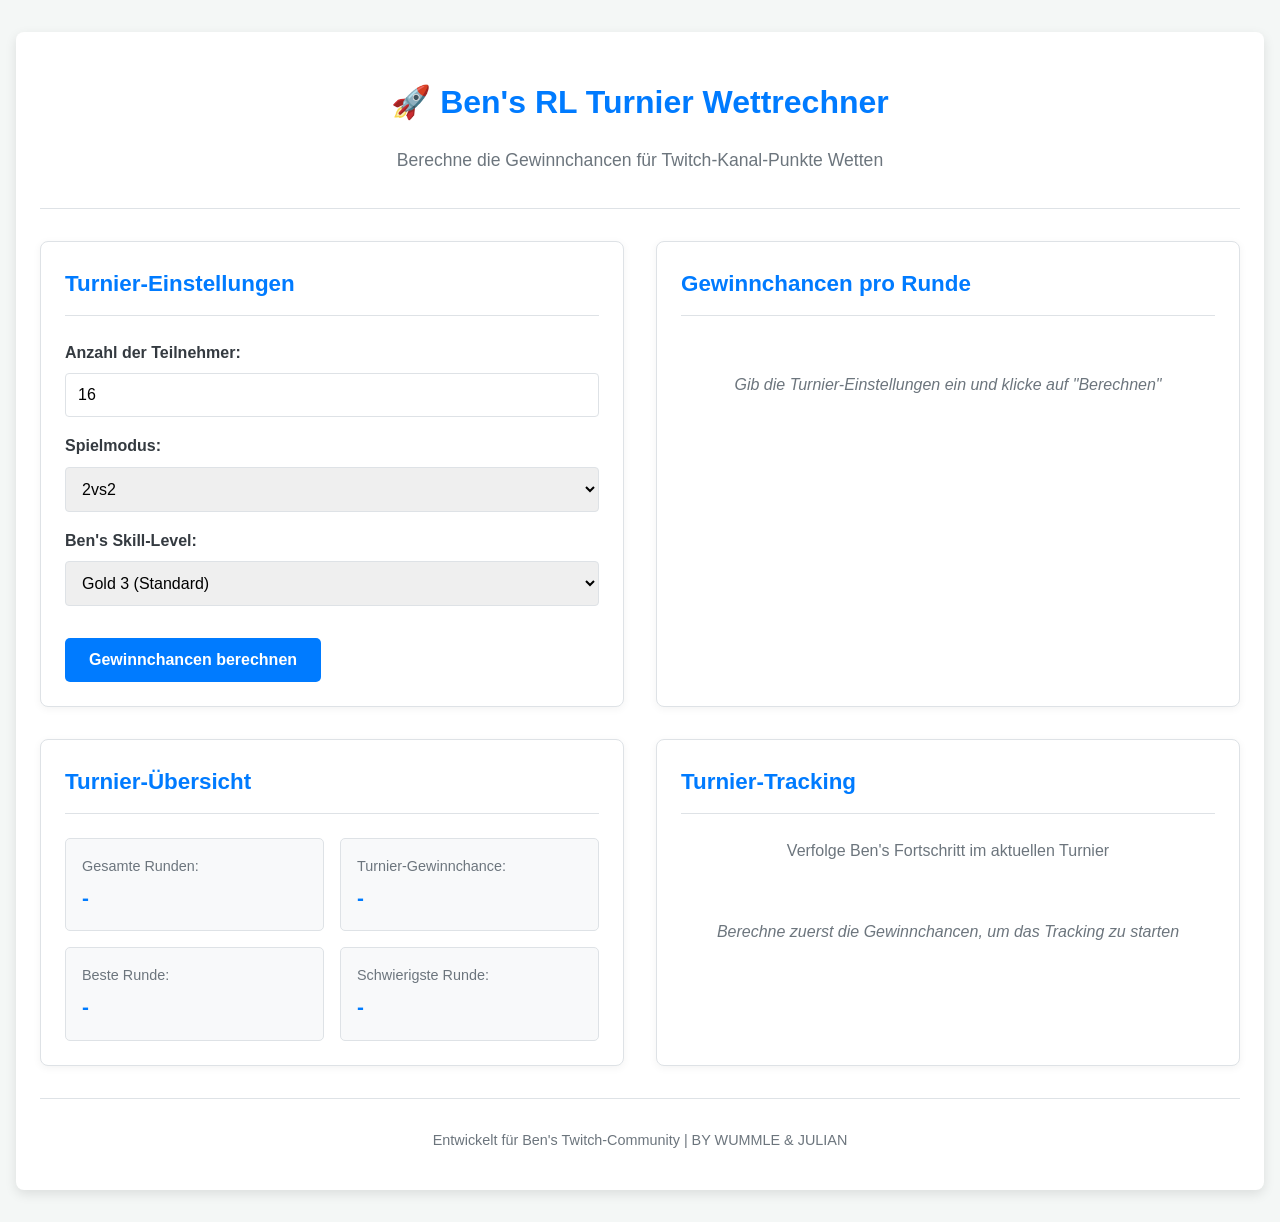
==== index.html @ f75c4ec3 "Update index.html" ====
<!DOCTYPE html>
<html lang="de">
<head>
    <meta charset="UTF-8">
    <meta name="viewport" content="width=device-width, initial-scale=1.0">
    <title>Ben's Rocket League Turnier Wettrechner</title>
    <link rel="stylesheet" href="styles.css">
</head>
<body>
    <div class="container">
        <header>
            <h1>🚀 Ben's RL Turnier Wettrechner</h1>
            <p class="subtitle">Berechne die Gewinnchancen für Twitch-Kanal-Punkte Wetten</p>
        </header>

        <div class="main-content">
            <!-- Eingabebereich -->
            <section class="input-section card">
                <h2>Turnier-Einstellungen</h2>
                
                <div class="form-group">
                    <label for="playerCount">Anzahl der Teilnehmer:</label>
                    <input type="number" id="playerCount" min="2" max="128" value="16" placeholder="z.B. 16">
                </div>

                <div class="form-group">
                    <label for="gameMode">Spielmodus:</label>
                    <select id="gameMode">
                        <option value="1v1">1vs1</option>
                        <option value="2v2" selected>2vs2</option>
                        <option value="3v3">3vs3</option>
                    </select>
                </div>

                <div class="form-group">
                    <label for="benSkill">Ben's Skill-Level:</label>
                    <select id="benSkill">
                        <option value="bronze">Bronze</option>
                        <option value="silver">Silber</option>
                        <option value="gold" selected>Gold 3 (Standard)</option>
                        <option value="platinum">Platin</option>
                        <option value="diamond">Diamant</option>
                    </select>
                </div>

                <button id="calculateBtn" class="btn-primary">Gewinnchancen berechnen</button>
            </section>

            <!-- Ergebnisbereich -->
            <section class="results-section card">
                <h2>Gewinnchancen pro Runde</h2>
                <div id="resultsContainer">
                    <p class="placeholder-text">Gib die Turnier-Einstellungen ein und klicke auf "Berechnen"</p>
                </div>
            </section>

            <!-- Statistik-Bereich -->
            <section class="stats-section card">
                <h2>Turnier-Übersicht</h2>
                <div class="stats-grid">
                    <div class="stat-item">
                        <span class="stat-label">Gesamte Runden:</span>
                        <span class="stat-value" id="totalRounds">-</span>
                    </div>
                    <div class="stat-item">
                        <span class="stat-label">Turnier-Gewinnchance:</span>
                        <span class="stat-value" id="overallWinChance">-</span>
                    </div>
                    <div class="stat-item">
                        <span class="stat-label">Beste Runde:</span>
                        <span class="stat-value" id="bestRound">-</span>
                    </div>
                    <div class="stat-item">
                        <span class="stat-label">Schwierigste Runde:</span>
                        <span class="stat-value" id="hardestRound">-</span>
                    </div>
                </div>
            </section>

            <!-- Tracking-Bereich (für zukünftige Erweiterung vorbereitet) -->
            <section class="tracking-section card">
                <h2>Turnier-Tracking</h2>
                <p class="info-text">Verfolge Ben's Fortschritt im aktuellen Turnier</p>
                
                <div id="trackingContainer" class="tracking-container">
                    <p class="placeholder-text">Berechne zuerst die Gewinnchancen, um das Tracking zu starten</p>
                </div>
            </section>
        </div>

        <footer>
            <p>Entwickelt für Ben's Twitch-Community | BY WUMMLE & JULIAN</p>
        </footer>
    </div>

    <script src="script.js"></script>
</body>
</html>
---- styles.css ----
/* Allgemeine Stile */
:root {
    --primary: #007bff;
    --secondary: #6c757d;
    --success: #28a745;
    --danger: #dc3545;
    --warning: #ffc107;
    --info: #17a2b8;
    --light: #f8f9fa;
    --dark: #343a40;
    --text-light: #ffffff;
    --text-dark: #212529;
    --text-secondary: #6c757d;
    --bg-light: #ffffff;
    --bg-dark: #343a40;
    --card-bg: #ffffff;
    --border-color: #dee2e6;
    --shadow: rgba(0, 0, 0, 0.1);
}

body {
    font-family: 'Segoe UI', Tahoma, Geneva, Verdana, sans-serif;
    line-height: 1.6;
    margin: 0;
    padding: 0;
    background-color: #f4f7f6;
    color: var(--text-dark);
}

.container {
    max-width: 1200px;
    margin: 2rem auto;
    padding: 1.5rem;
    background-color: var(--bg-light);
    border-radius: 8px;
    box-shadow: 0 4px 12px var(--shadow);
}

header {
    text-align: center;
    margin-bottom: 2rem;
    padding-bottom: 1rem;
    border-bottom: 1px solid var(--border-color);
}

header h1 {
    color: var(--primary);
    margin-bottom: 0.5rem;
}

header .subtitle {
    color: var(--text-secondary);
    font-size: 1.1rem;
}

.main-content {
    display: grid;
    grid-template-columns: 1fr;
    gap: 2rem;
}

@media (min-width: 768px) {
    .main-content {
        grid-template-columns: 1fr 1fr;
    }
}

.card {
    background-color: var(--card-bg);
    border-radius: 8px;
    padding: 1.5rem;
    box-shadow: 0 2px 8px rgba(0, 0, 0, 0.05);
    border: 1px solid var(--border-color);
}

.card h2 {
    color: var(--primary);
    margin-top: 0;
    margin-bottom: 1.5rem;
    font-size: 1.4rem;
    border-bottom: 1px solid var(--border-color);
    padding-bottom: 0.8rem;
}

/* Formular-Stile */
.form-group {
    margin-bottom: 1rem;
}

.form-group label {
    display: block;
    margin-bottom: 0.5rem;
    font-weight: bold;
    color: var(--dark);
}

.form-group input[type="number"],
.form-group select {
    width: 100%;
    padding: 0.75rem;
    border: 1px solid var(--border-color);
    border-radius: 4px;
    font-size: 1rem;
    box-sizing: border-box;
}

.form-group input[type="number"]:focus,
.form-group select:focus {
    border-color: var(--primary);
    outline: none;
    box-shadow: 0 0 0 0.2rem rgba(0, 123, 255, 0.25);
}

/* Buttons */
.btn-primary,
.btn-secondary {
    display: inline-block;
    padding: 0.8rem 1.5rem;
    border-radius: 5px;
    cursor: pointer;
    font-size: 1rem;
    font-weight: bold;
    text-align: center;
    text-decoration: none;
    transition: all 0.2s ease-in-out;
    border: none;
}

.btn-primary {
    background-color: var(--primary);
    color: var(--text-light);
    margin-top: 1rem;
}

.btn-primary:hover {
    background-color: #0056b3;
    transform: translateY(-1px);
}

.btn-secondary {
    background-color: var(--secondary);
    color: var(--text-light);
}

.btn-secondary:hover {
    background-color: #545b62;
    transform: translateY(-1px);
}

.btn-success {
    background-color: var(--success);
}

.btn-success:hover {
    background-color: #218838;
}

.btn-danger {
    background-color: var(--danger);
}

.btn-danger:hover {
    background-color: #c82333;
}

/* Ergebnisbereich */
#resultsContainer {
    margin-top: 1.5rem;
}

.round-item {
    display: flex;
    justify-content: space-between;
    align-items: center;
    padding: 0.8rem 0;
    border-bottom: 1px dashed var(--border-color);
}

.round-item:last-child {
    border-bottom: none;
}

.round-info {
    flex-grow: 1;
}

.round-name {
    font-weight: bold;
    color: var(--dark);
}

.round-details {
    font-size: 0.9rem;
    color: var(--text-secondary);
}

.progress-bar {
    width: 150px;
    height: 10px;
    background-color: #e9ecef;
    border-radius: 5px;
    overflow: hidden;
    margin-left: 1rem;
}

.progress-fill {
    height: 100%;
    background-color: var(--info);
    border-radius: 5px;
    transition: width 0.5s ease-in-out;
}

.round-chance {
    text-align: right;
    min-width: 80px;
}

.chance-value {
    font-weight: bold;
    font-size: 1.1rem;
}

.chance-value.high {
    color: var(--success);
}

.chance-value.medium {
    color: var(--warning);
}

.chance-value.low {
    color: var(--danger);
}

.chance-label {
    display: block;
    font-size: 0.8rem;
    color: var(--text-secondary);
}

.placeholder-text {
    text-align: center;
    color: var(--text-secondary);
    padding: 2rem;
    font-style: italic;
}

/* Statistik-Bereich */
.stats-grid {
    display: grid;
    grid-template-columns: 1fr;
    gap: 1rem;
    margin-top: 1.5rem;
}

@media (min-width: 576px) {
    .stats-grid {
        grid-template-columns: 1fr 1fr;
    }
}

.stat-item {
    background-color: var(--light);
    padding: 1rem;
    border-radius: 5px;
    border: 1px solid var(--border-color);
}

.stat-label {
    display: block;
    font-size: 0.9rem;
    color: var(--text-secondary);
    margin-bottom: 0.2rem;
}

.stat-value {
    font-size: 1.3rem;
    font-weight: bold;
    color: var(--primary);
}

/* Tracking-Bereich */
.tracking-section .info-text {
    text-align: center;
    color: var(--text-secondary);
    margin-bottom: 1.5rem;
}

.tracking-container {
    margin-top: 1.5rem;
}

.tracking-round {
    display: flex;
    justify-content: space-between;
    align-items: center;
    padding: 0.8rem 1rem;
    margin-bottom: 0.5rem;
    background-color: var(--light);
    border: 1px solid var(--border-color);
    border-radius: 5px;
}

.tracking-round.active {
    border-left: 5px solid var(--warning);
    background-color: #fffdf7;
}

.tracking-round.won {
    border-left: 5px solid var(--success);
    background-color: #f7fff9;
}

.tracking-round.eliminated {
    border-left: 5px solid var(--danger);
    background-color: #fff7f7;
}

.tracking-round .round-name {
    font-weight: bold;
}

.tracking-buttons button {
    margin-left: 0.5rem;
    padding: 0.5rem 1rem;
    font-size: 0.9rem;
}

/* Footer */
footer {
    text-align: center;
    margin-top: 2rem;
    padding-top: 1rem;
    border-top: 1px solid var(--border-color);
    color: var(--text-secondary);
    font-size: 0.9rem;
}
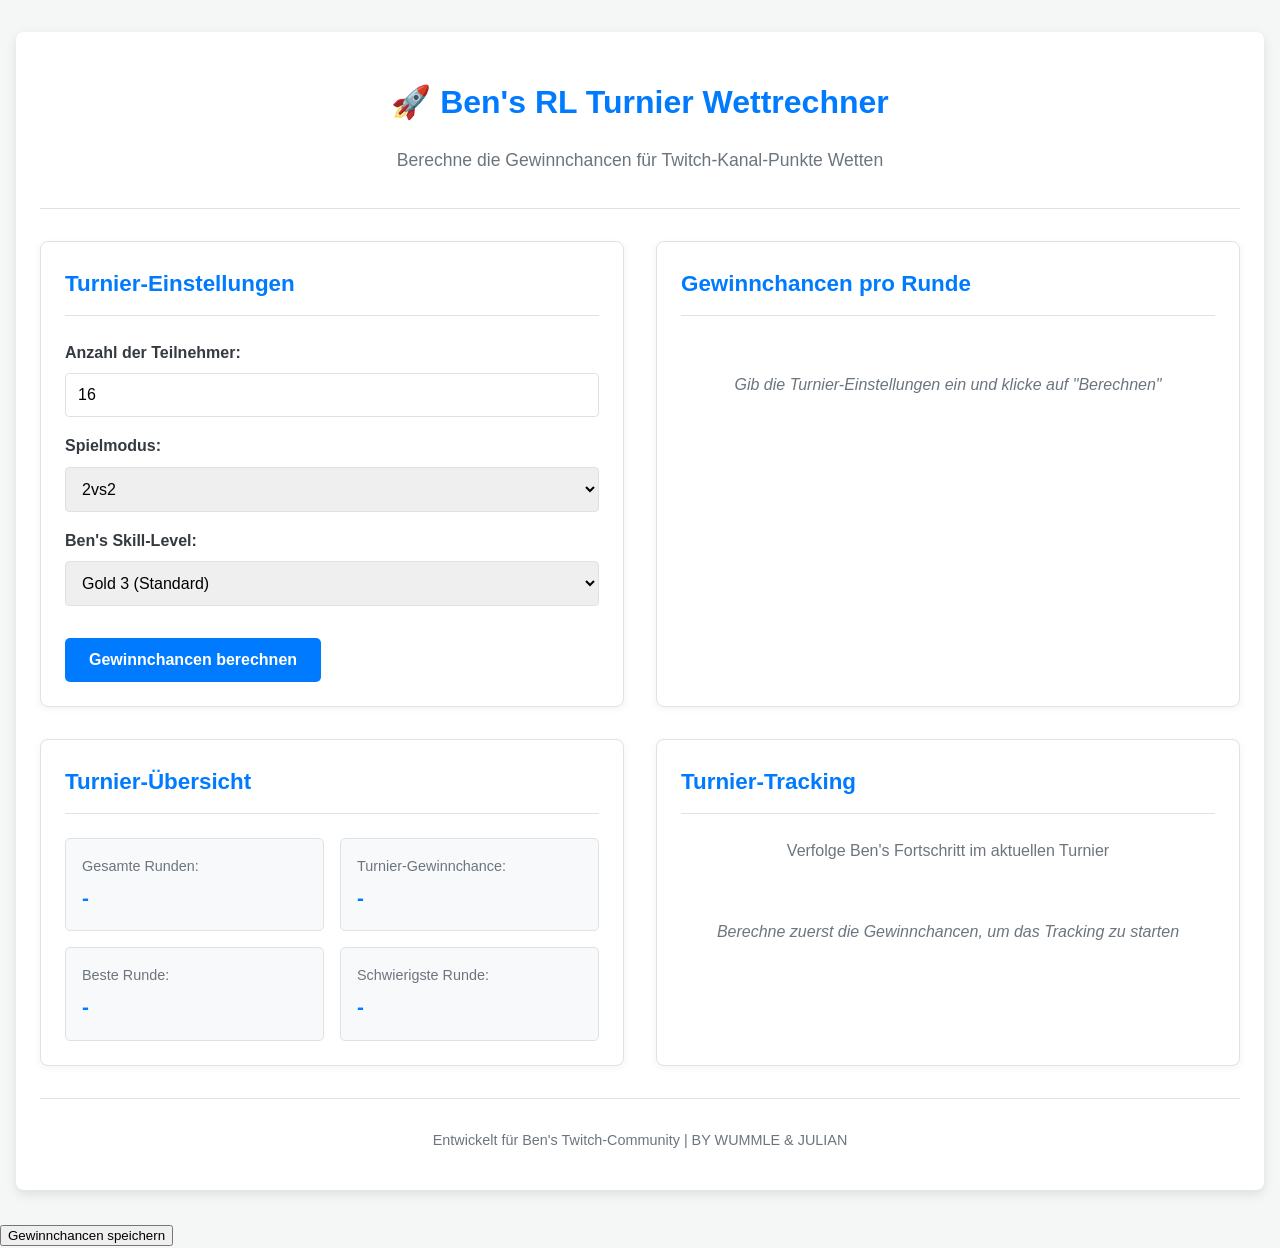
==== commit 0d4cb945: "Update index.html" ====
--- a/index.html
+++ b/index.html
@@ -1,4 +1,3 @@
-
 <!DOCTYPE html>
 <html lang="de">
 <head>
@@ -95,5 +94,6 @@
     </div>
 
     <script src="script.js"></script>
+    <button id="saveButton">Gewinnchancen speichern</button>
 </body>
 </html>
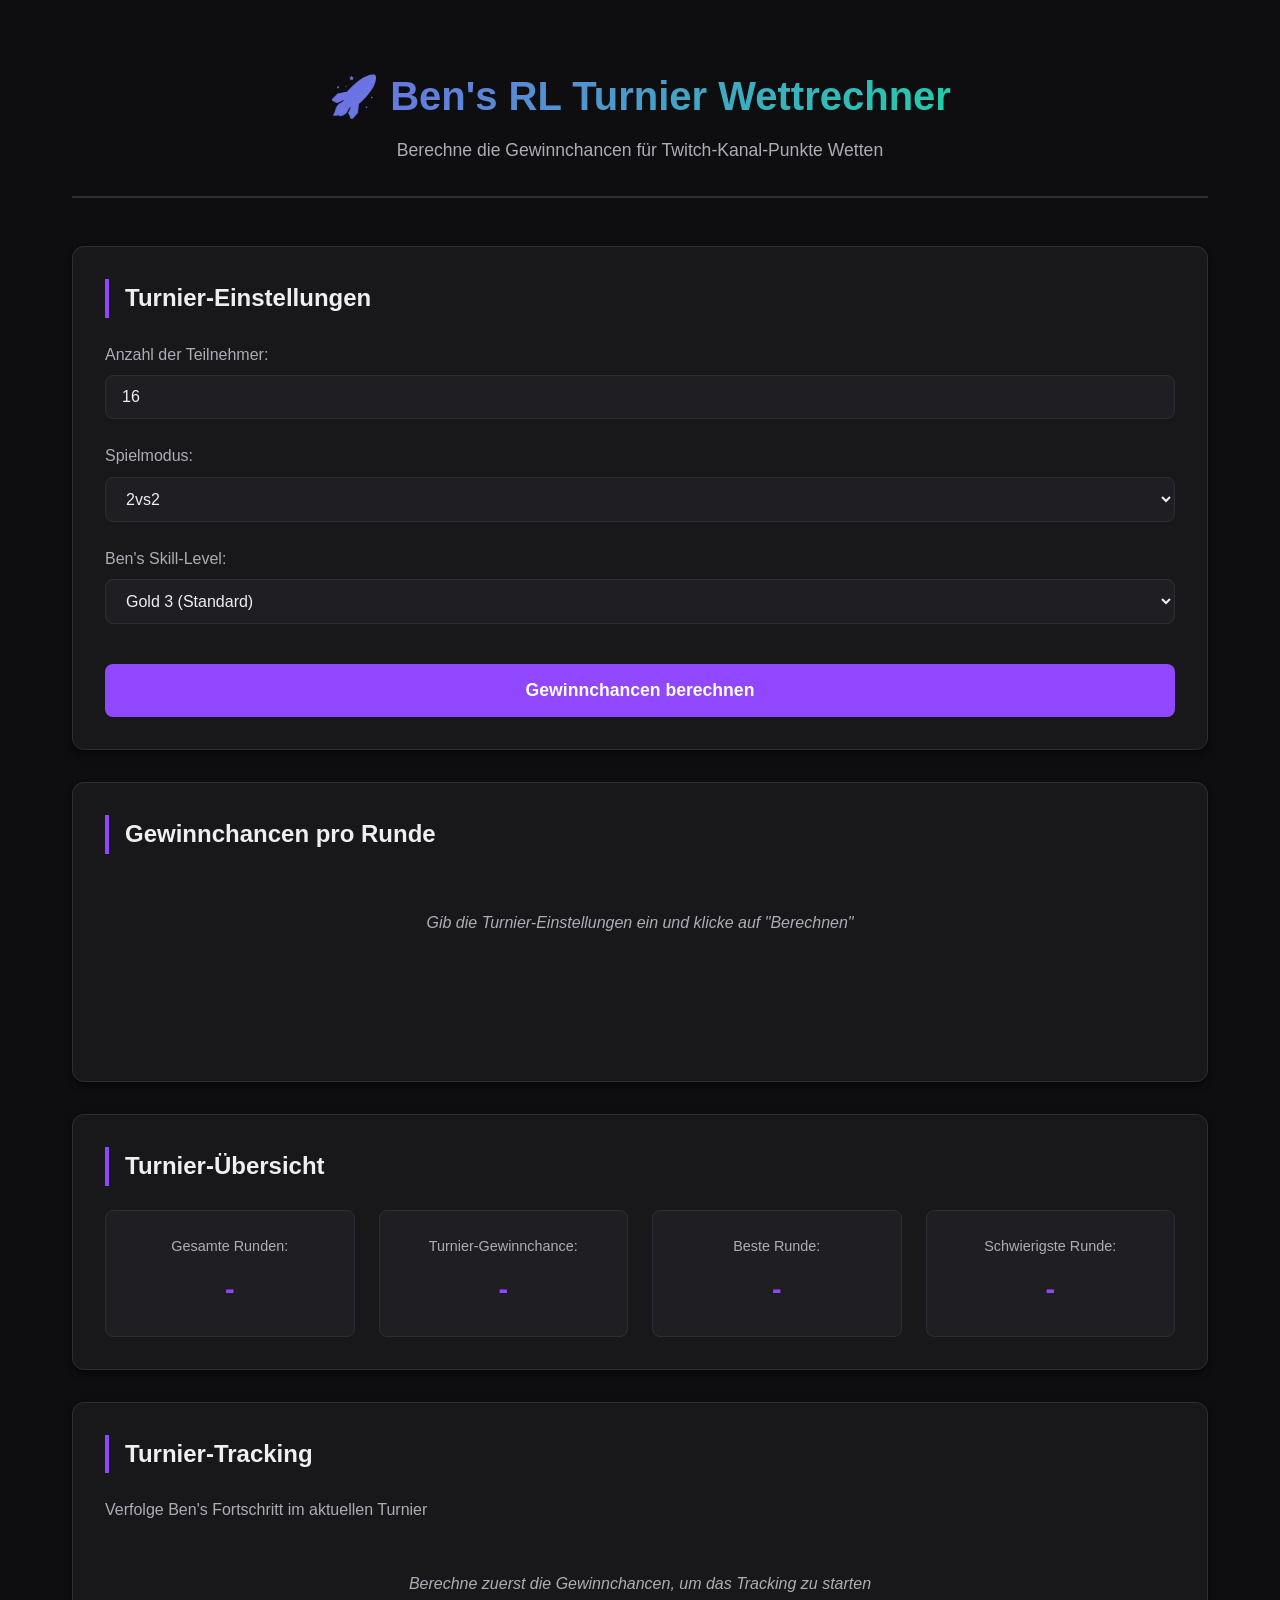
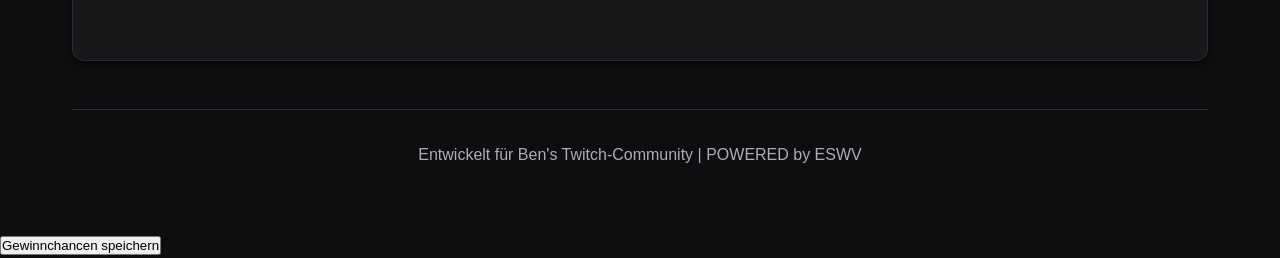
==== commit 97a20b1b: "Update index.html" ====
--- a/index.html
+++ b/index.html
@@ -89,7 +89,7 @@
         </div>
 
         <footer>
-            <p>Entwickelt für Ben's Twitch-Community | BY WUMMLE & JULIAN</p>
+            <p>Entwickelt für Ben's Twitch-Community | POWERED by ESWV</p>
         </footer>
     </div>
 
--- a/styles.css
+++ b/styles.css
@@ -1,223 +1,218 @@
-/* Allgemeine Stile */
-:root {
-    --primary: #007bff;
-    --secondary: #6c757d;
-    --success: #28a745;
-    --danger: #dc3545;
-    --warning: #ffc107;
-    --info: #17a2b8;
-    --light: #f8f9fa;
-    --dark: #343a40;
-    --text-light: #ffffff;
-    --text-dark: #212529;
-    --text-secondary: #6c757d;
-    --bg-light: #ffffff;
-    --bg-dark: #343a40;
-    --card-bg: #ffffff;
-    --border-color: #dee2e6;
-    --shadow: rgba(0, 0, 0, 0.1);
-}
-
-body {
-    font-family: 'Segoe UI', Tahoma, Geneva, Verdana, sans-serif;
-    line-height: 1.6;
+/* Reset und Grundlegende Styles */
+* {
     margin: 0;
     padding: 0;
-    background-color: #f4f7f6;
-    color: var(--text-dark);
+    box-sizing: border-box;
+}
+
+:root {
+    --primary-color: #9146ff;
+    --primary-hover: #772ce8;
+    --secondary-color: #18181b;
+    --background: #0e0e10;
+    --surface: #18181b;
+    --surface-light: #1f1f23;
+    --text-primary: #efeff1;
+    --text-secondary: #adadb8;
+    --success: #00f593;
+    --warning: #ffb800;
+    --danger: #f13c3c;
+    --border: #2d2d35;
+    --shadow: rgba(0, 0, 0, 0.5);
+}
+
+body {
+    font-family: 'Inter', -apple-system, BlinkMacSystemFont, 'Segoe UI', Roboto, Oxygen, Ubuntu, Cantarell, sans-serif;
+    background: var(--background);
+    color: var(--text-primary);
+    line-height: 1.6;
+    min-height: 100vh;
 }
 
 .container {
     max-width: 1200px;
-    margin: 2rem auto;
-    padding: 1.5rem;
-    background-color: var(--bg-light);
-    border-radius: 8px;
-    box-shadow: 0 4px 12px var(--shadow);
-}
-
+    margin: 0 auto;
+    padding: 2rem;
+}
+
+/* Header */
 header {
     text-align: center;
+    margin-bottom: 3rem;
+    padding: 2rem 0;
+    border-bottom: 2px solid var(--border);
+}
+
+header h1 {
+    font-size: 2.5rem;
+    font-weight: 700;
+    margin-bottom: 0.5rem;
+    background: linear-gradient(135deg, var(--primary-color), #00f593);
+    -webkit-background-clip: text;
+    -webkit-text-fill-color: transparent;
+    background-clip: text;
+}
+
+.subtitle {
+    color: var(--text-secondary);
+    font-size: 1.1rem;
+}
+
+/* Card Komponente */
+.card {
+    background: var(--surface);
+    border: 1px solid var(--border);
+    border-radius: 12px;
+    padding: 2rem;
     margin-bottom: 2rem;
-    padding-bottom: 1rem;
-    border-bottom: 1px solid var(--border-color);
-}
-
-header h1 {
-    color: var(--primary);
-    margin-bottom: 0.5rem;
-}
-
-header .subtitle {
-    color: var(--text-secondary);
-    font-size: 1.1rem;
-}
-
-.main-content {
-    display: grid;
-    grid-template-columns: 1fr;
-    gap: 2rem;
-}
-
-@media (min-width: 768px) {
-    .main-content {
-        grid-template-columns: 1fr 1fr;
-    }
-}
-
-.card {
-    background-color: var(--card-bg);
-    border-radius: 8px;
-    padding: 1.5rem;
-    box-shadow: 0 2px 8px rgba(0, 0, 0, 0.05);
-    border: 1px solid var(--border-color);
+    box-shadow: 0 4px 6px var(--shadow);
+    transition: transform 0.2s ease, box-shadow 0.2s ease;
+}
+
+.card:hover {
+    transform: translateY(-2px);
+    box-shadow: 0 6px 12px var(--shadow);
 }
 
 .card h2 {
-    color: var(--primary);
-    margin-top: 0;
+    font-size: 1.5rem;
     margin-bottom: 1.5rem;
-    font-size: 1.4rem;
-    border-bottom: 1px solid var(--border-color);
-    padding-bottom: 0.8rem;
-}
-
-/* Formular-Stile */
+    color: var(--text-primary);
+    border-left: 4px solid var(--primary-color);
+    padding-left: 1rem;
+}
+
+/* Form Elemente */
 .form-group {
-    margin-bottom: 1rem;
+    margin-bottom: 1.5rem;
 }
 
 .form-group label {
     display: block;
     margin-bottom: 0.5rem;
-    font-weight: bold;
-    color: var(--dark);
-}
-
-.form-group input[type="number"],
+    color: var(--text-secondary);
+    font-weight: 500;
+}
+
+.form-group input,
 .form-group select {
     width: 100%;
-    padding: 0.75rem;
-    border: 1px solid var(--border-color);
-    border-radius: 4px;
+    padding: 0.75rem 1rem;
+    background: var(--surface-light);
+    border: 1px solid var(--border);
+    border-radius: 8px;
+    color: var(--text-primary);
     font-size: 1rem;
-    box-sizing: border-box;
-}
-
-.form-group input[type="number"]:focus,
+    transition: border-color 0.2s ease, background 0.2s ease;
+}
+
+.form-group input:focus,
 .form-group select:focus {
-    border-color: var(--primary);
     outline: none;
-    box-shadow: 0 0 0 0.2rem rgba(0, 123, 255, 0.25);
+    border-color: var(--primary-color);
+    background: var(--secondary-color);
 }
 
 /* Buttons */
-.btn-primary,
+.btn-primary {
+    width: 100%;
+    padding: 1rem 2rem;
+    background: var(--primary-color);
+    color: white;
+    border: none;
+    border-radius: 8px;
+    font-size: 1.1rem;
+    font-weight: 600;
+    cursor: pointer;
+    transition: background 0.2s ease, transform 0.1s ease;
+    margin-top: 1rem;
+}
+
+.btn-primary:hover {
+    background: var(--primary-hover);
+    transform: translateY(-1px);
+}
+
+.btn-primary:active {
+    transform: translateY(0);
+}
+
 .btn-secondary {
-    display: inline-block;
-    padding: 0.8rem 1.5rem;
-    border-radius: 5px;
+    padding: 0.5rem 1rem;
+    background: var(--surface-light);
+    color: var(--text-primary);
+    border: 1px solid var(--border);
+    border-radius: 6px;
+    font-size: 0.9rem;
     cursor: pointer;
-    font-size: 1rem;
-    font-weight: bold;
-    text-align: center;
-    text-decoration: none;
-    transition: all 0.2s ease-in-out;
-    border: none;
-}
-
-.btn-primary {
-    background-color: var(--primary);
-    color: var(--text-light);
-    margin-top: 1rem;
-}
-
-.btn-primary:hover {
-    background-color: #0056b3;
-    transform: translateY(-1px);
-}
-
-.btn-secondary {
-    background-color: var(--secondary);
-    color: var(--text-light);
+    transition: background 0.2s ease, border-color 0.2s ease;
 }
 
 .btn-secondary:hover {
-    background-color: #545b62;
-    transform: translateY(-1px);
+    background: var(--secondary-color);
+    border-color: var(--primary-color);
 }
 
 .btn-success {
-    background-color: var(--success);
-}
-
-.btn-success:hover {
-    background-color: #218838;
+    background: var(--success);
+    color: var(--secondary-color);
 }
 
 .btn-danger {
-    background-color: var(--danger);
-}
-
-.btn-danger:hover {
-    background-color: #c82333;
-}
-
-/* Ergebnisbereich */
+    background: var(--danger);
+    color: white;
+}
+
+/* Ergebnisse */
+.results-section {
+    min-height: 300px;
+}
+
 #resultsContainer {
-    margin-top: 1.5rem;
+    display: flex;
+    flex-direction: column;
+    gap: 1rem;
 }
 
 .round-item {
+    background: var(--surface-light);
+    border: 1px solid var(--border);
+    border-radius: 8px;
+    padding: 1.5rem;
     display: flex;
     justify-content: space-between;
     align-items: center;
-    padding: 0.8rem 0;
-    border-bottom: 1px dashed var(--border-color);
-}
-
-.round-item:last-child {
-    border-bottom: none;
+    transition: border-color 0.2s ease, background 0.2s ease;
+}
+
+.round-item:hover {
+    border-color: var(--primary-color);
+    background: var(--secondary-color);
 }
 
 .round-info {
-    flex-grow: 1;
+    flex: 1;
 }
 
 .round-name {
-    font-weight: bold;
-    color: var(--dark);
+    font-size: 1.2rem;
+    font-weight: 600;
+    margin-bottom: 0.25rem;
 }
 
 .round-details {
+    color: var(--text-secondary);
     font-size: 0.9rem;
-    color: var(--text-secondary);
-}
-
-.progress-bar {
-    width: 150px;
-    height: 10px;
-    background-color: #e9ecef;
-    border-radius: 5px;
-    overflow: hidden;
-    margin-left: 1rem;
-}
-
-.progress-fill {
-    height: 100%;
-    background-color: var(--info);
-    border-radius: 5px;
-    transition: width 0.5s ease-in-out;
 }
 
 .round-chance {
     text-align: right;
-    min-width: 80px;
 }
 
 .chance-value {
-    font-weight: bold;
-    font-size: 1.1rem;
+    font-size: 2rem;
+    font-weight: 700;
+    display: block;
 }
 
 .chance-value.high {
@@ -233,105 +228,162 @@
 }
 
 .chance-label {
+    color: var(--text-secondary);
+    font-size: 0.85rem;
+}
+
+/* Statistiken */
+.stats-grid {
+    display: grid;
+    grid-template-columns: repeat(auto-fit, minmax(200px, 1fr));
+    gap: 1.5rem;
+}
+
+.stat-item {
+    background: var(--surface-light);
+    border: 1px solid var(--border);
+    border-radius: 8px;
+    padding: 1.5rem;
+    text-align: center;
+    transition: transform 0.2s ease;
+}
+
+.stat-item:hover {
+    transform: scale(1.05);
+}
+
+.stat-label {
     display: block;
-    font-size: 0.8rem;
-    color: var(--text-secondary);
-}
-
+    color: var(--text-secondary);
+    font-size: 0.9rem;
+    margin-bottom: 0.5rem;
+}
+
+.stat-value {
+    display: block;
+    font-size: 1.8rem;
+    font-weight: 700;
+    color: var(--primary-color);
+}
+
+/* Tracking */
+.tracking-container {
+    display: flex;
+    flex-direction: column;
+    gap: 1rem;
+}
+
+.tracking-round {
+    background: var(--surface-light);
+    border: 1px solid var(--border);
+    border-radius: 8px;
+    padding: 1rem;
+    display: flex;
+    justify-content: space-between;
+    align-items: center;
+}
+
+.tracking-round.active {
+    border-color: var(--primary-color);
+    background: var(--secondary-color);
+}
+
+.tracking-round.eliminated {
+    opacity: 0.5;
+    border-color: var(--danger);
+}
+
+.tracking-round.won {
+    border-color: var(--success);
+}
+
+.tracking-buttons {
+    display: flex;
+    gap: 0.5rem;
+}
+
+/* Placeholder Text */
 .placeholder-text {
+    color: var(--text-secondary);
     text-align: center;
-    color: var(--text-secondary);
     padding: 2rem;
     font-style: italic;
 }
 
-/* Statistik-Bereich */
-.stats-grid {
-    display: grid;
-    grid-template-columns: 1fr;
-    gap: 1rem;
-    margin-top: 1.5rem;
-}
-
-@media (min-width: 576px) {
-    .stats-grid {
-        grid-template-columns: 1fr 1fr;
-    }
-}
-
-.stat-item {
-    background-color: var(--light);
-    padding: 1rem;
-    border-radius: 5px;
-    border: 1px solid var(--border-color);
-}
-
-.stat-label {
-    display: block;
-    font-size: 0.9rem;
-    color: var(--text-secondary);
-    margin-bottom: 0.2rem;
-}
-
-.stat-value {
-    font-size: 1.3rem;
-    font-weight: bold;
-    color: var(--primary);
-}
-
-/* Tracking-Bereich */
-.tracking-section .info-text {
-    text-align: center;
-    color: var(--text-secondary);
-    margin-bottom: 1.5rem;
-}
-
-.tracking-container {
-    margin-top: 1.5rem;
-}
-
-.tracking-round {
-    display: flex;
-    justify-content: space-between;
-    align-items: center;
-    padding: 0.8rem 1rem;
-    margin-bottom: 0.5rem;
-    background-color: var(--light);
-    border: 1px solid var(--border-color);
-    border-radius: 5px;
-}
-
-.tracking-round.active {
-    border-left: 5px solid var(--warning);
-    background-color: #fffdf7;
-}
-
-.tracking-round.won {
-    border-left: 5px solid var(--success);
-    background-color: #f7fff9;
-}
-
-.tracking-round.eliminated {
-    border-left: 5px solid var(--danger);
-    background-color: #fff7f7;
-}
-
-.tracking-round .round-name {
-    font-weight: bold;
-}
-
-.tracking-buttons button {
-    margin-left: 0.5rem;
-    padding: 0.5rem 1rem;
-    font-size: 0.9rem;
+.info-text {
+    color: var(--text-secondary);
+    margin-bottom: 1rem;
 }
 
 /* Footer */
 footer {
     text-align: center;
-    margin-top: 2rem;
-    padding-top: 1rem;
-    border-top: 1px solid var(--border-color);
-    color: var(--text-secondary);
-    font-size: 0.9rem;
-}
+    padding: 2rem 0;
+    margin-top: 3rem;
+    border-top: 1px solid var(--border);
+    color: var(--text-secondary);
+}
+
+/* Responsive Design */
+@media (max-width: 768px) {
+    .container {
+        padding: 1rem;
+    }
+
+    header h1 {
+        font-size: 2rem;
+    }
+
+    .card {
+        padding: 1.5rem;
+    }
+
+    .stats-grid {
+        grid-template-columns: 1fr;
+    }
+
+    .round-item {
+        flex-direction: column;
+        text-align: center;
+        gap: 1rem;
+    }
+
+    .round-chance {
+        text-align: center;
+    }
+}
+
+/* Animationen */
+@keyframes fadeIn {
+    from {
+        opacity: 0;
+        transform: translateY(10px);
+    }
+    to {
+        opacity: 1;
+        transform: translateY(0);
+    }
+}
+
+.round-item,
+.stat-item,
+.tracking-round {
+    animation: fadeIn 0.3s ease;
+}
+
+/* Progress Bar */
+.progress-bar {
+    width: 100%;
+    height: 8px;
+    background: var(--surface-light);
+    border-radius: 4px;
+    overflow: hidden;
+    margin-top: 0.5rem;
+}
+
+.progress-fill {
+    height: 100%;
+    background: linear-gradient(90deg, var(--primary-color), var(--success));
+    transition: width 0.3s ease;
+}
+
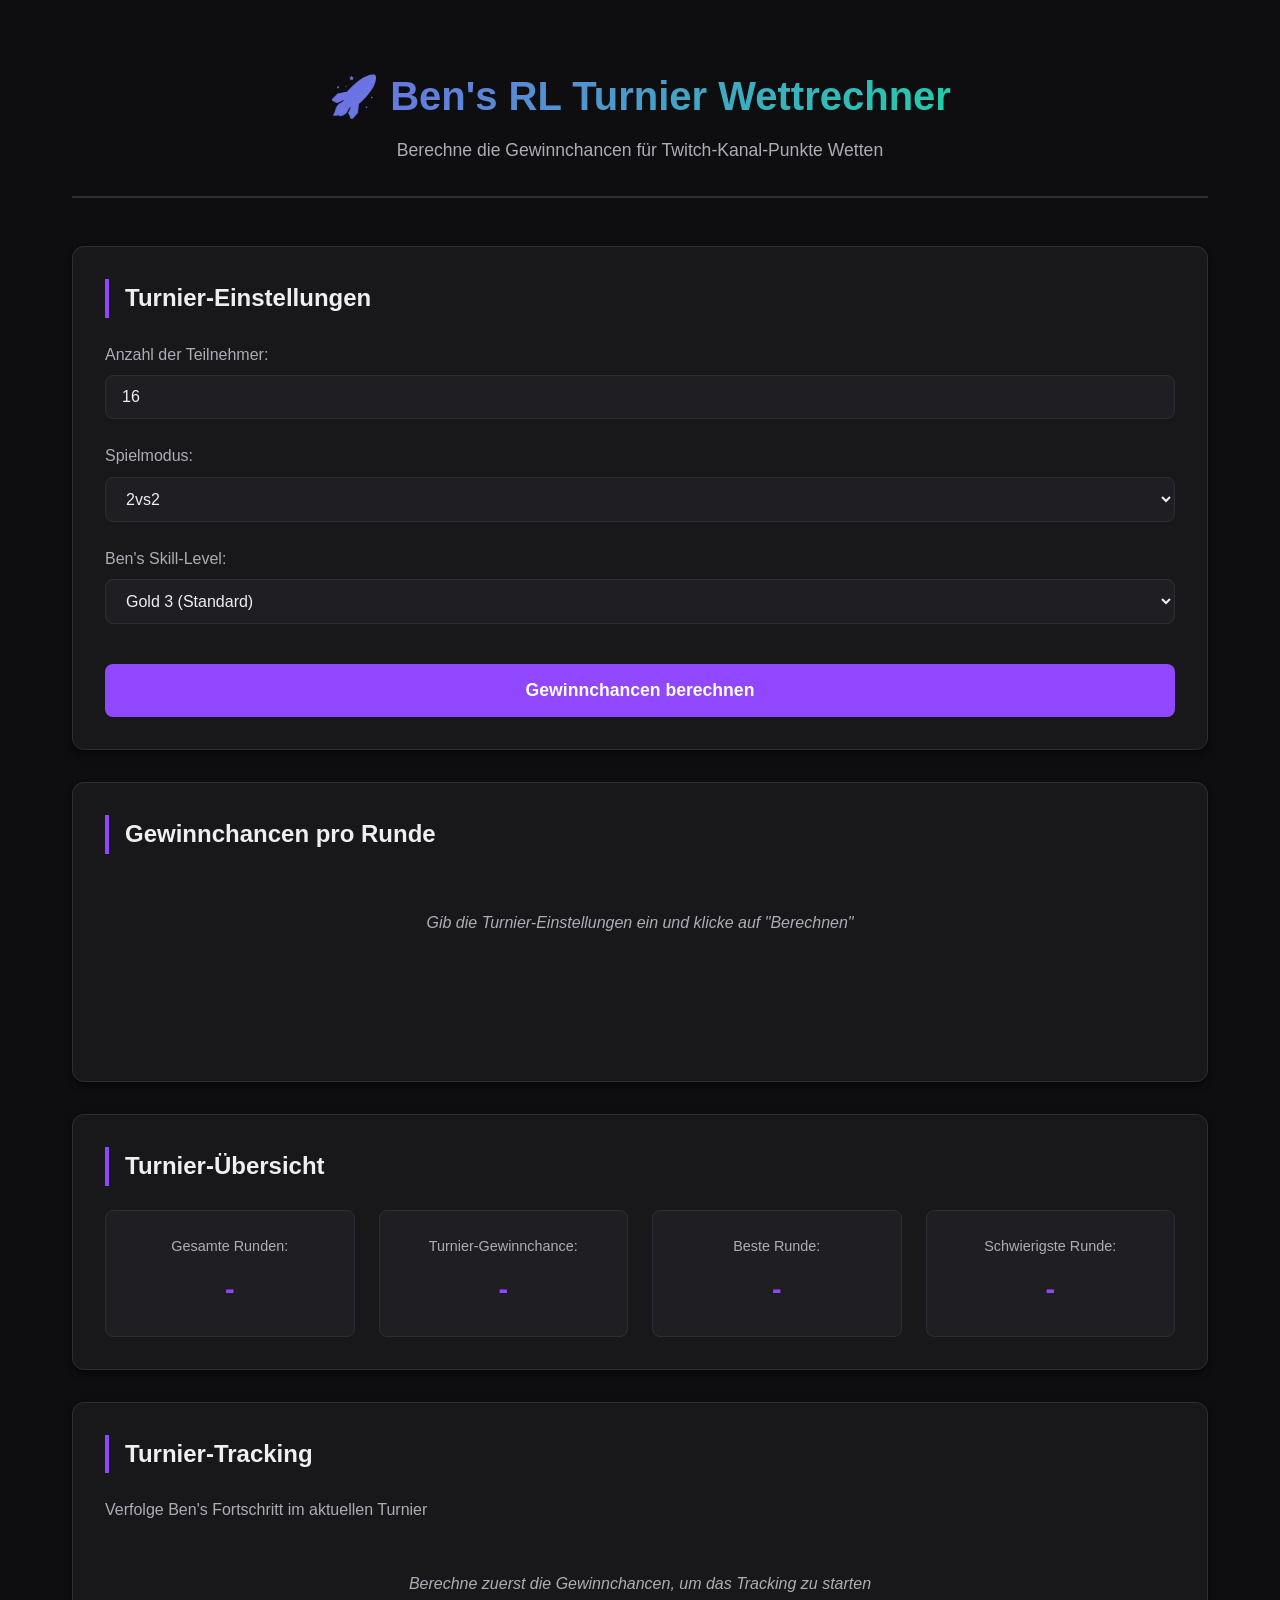
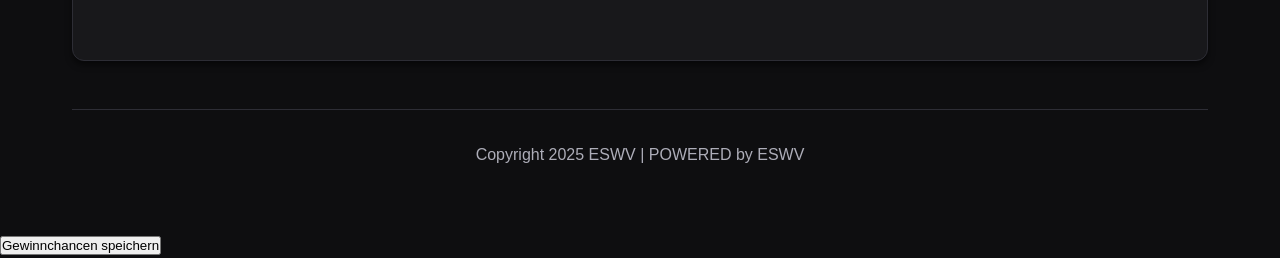
==== commit aa75a25a: "Update index.html" ====
--- a/index.html
+++ b/index.html
@@ -89,7 +89,7 @@
         </div>
 
         <footer>
-            <p>Entwickelt für Ben's Twitch-Community | POWERED by ESWV</p>
+            <p>Copyright 2025 ESWV | POWERED by ESWV</p>
         </footer>
     </div>
 
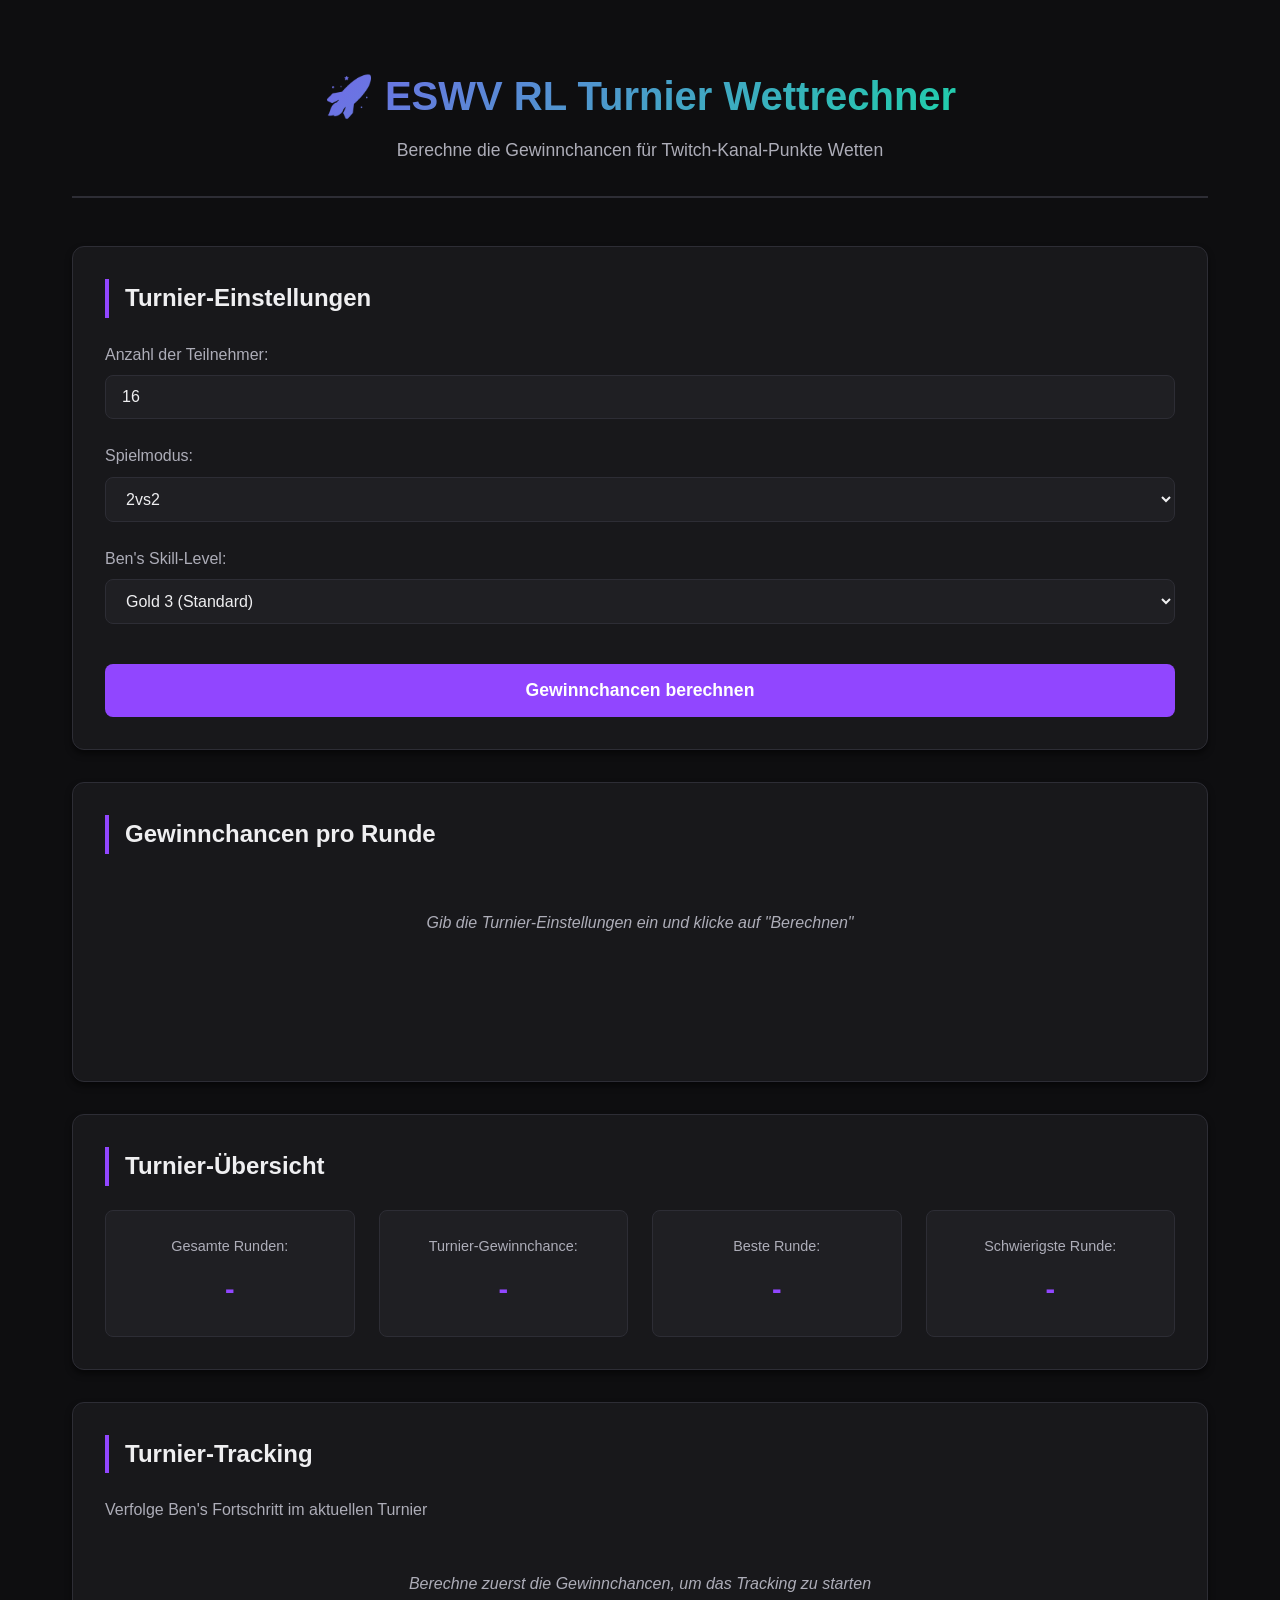
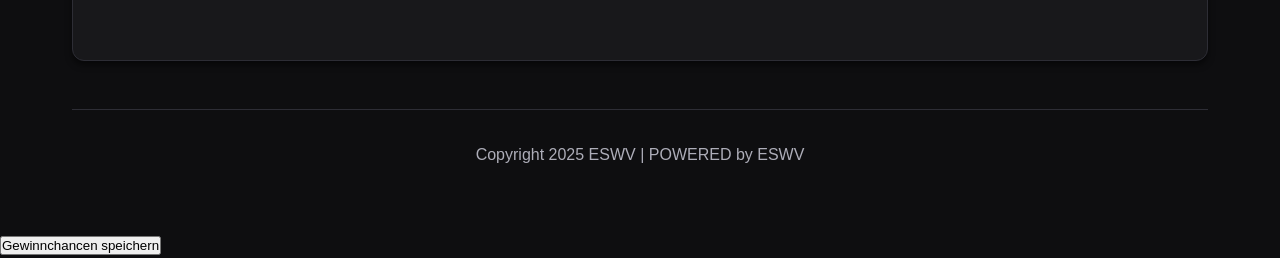
==== commit a2a64358: "Update index.html" ====
--- a/index.html
+++ b/index.html
@@ -3,13 +3,13 @@
 <head>
     <meta charset="UTF-8">
     <meta name="viewport" content="width=device-width, initial-scale=1.0">
-    <title>Ben's Rocket League Turnier Wettrechner</title>
+    <title>ESWV Rocket League Turnier Wettrechner</title>
     <link rel="stylesheet" href="styles.css">
 </head>
 <body>
     <div class="container">
         <header>
-            <h1>🚀 Ben's RL Turnier Wettrechner</h1>
+            <h1>🚀 ESWV RL Turnier Wettrechner</h1>
             <p class="subtitle">Berechne die Gewinnchancen für Twitch-Kanal-Punkte Wetten</p>
         </header>
 
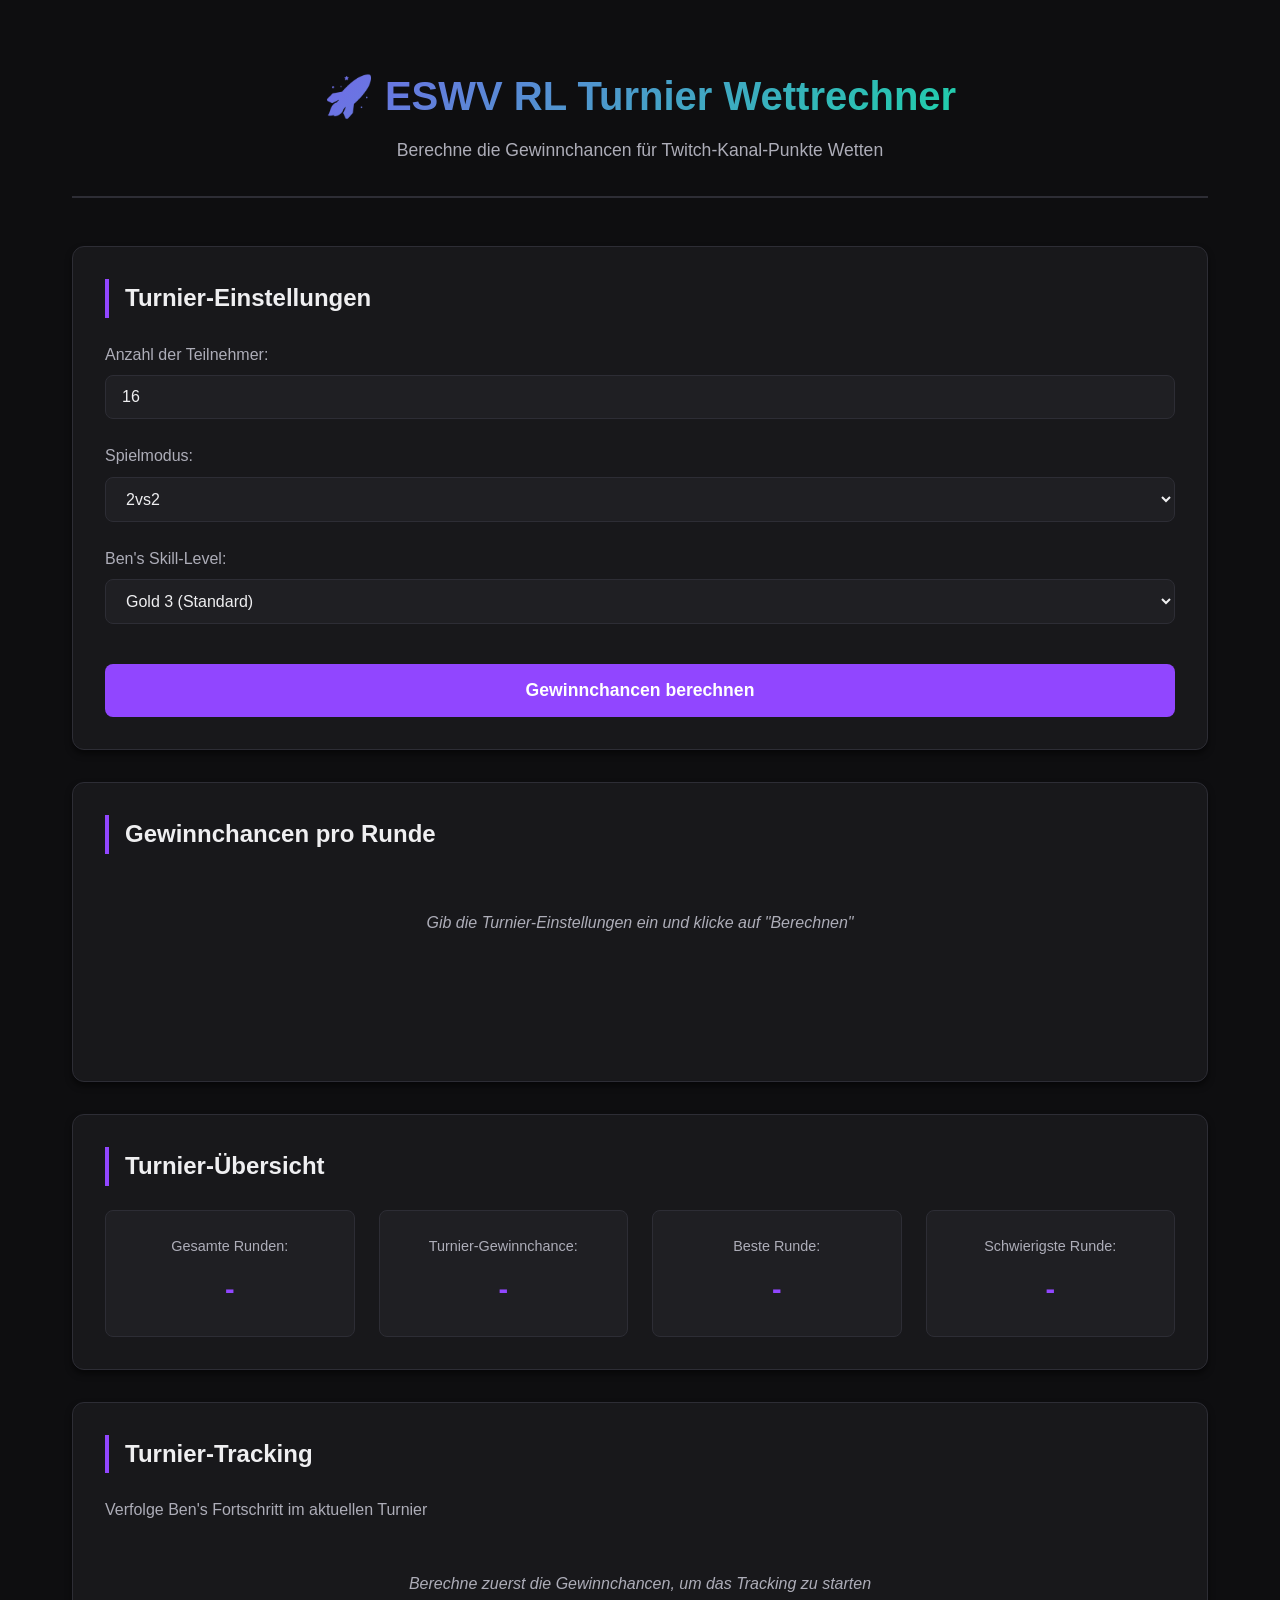
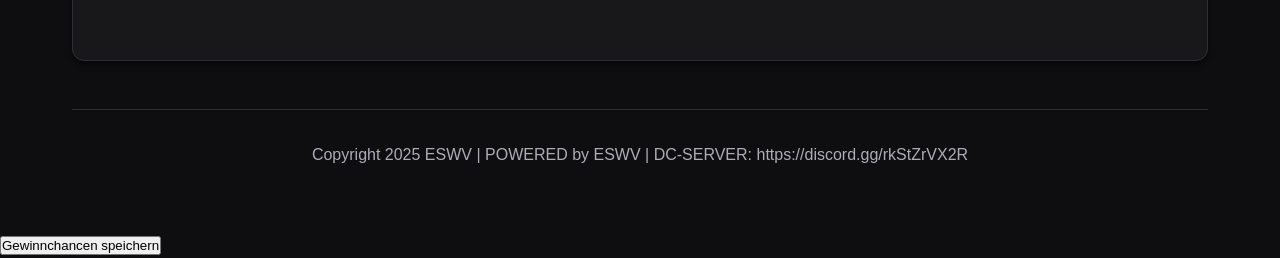
==== commit ac960f78: "Update index.html" ====
--- a/index.html
+++ b/index.html
@@ -89,7 +89,7 @@
         </div>
 
         <footer>
-            <p>Copyright 2025 ESWV | POWERED by ESWV</p>
+            <p>Copyright 2025 ESWV | POWERED by ESWV | DC-SERVER: https://discord.gg/rkStZrVX2R</p>
         </footer>
     </div>
 
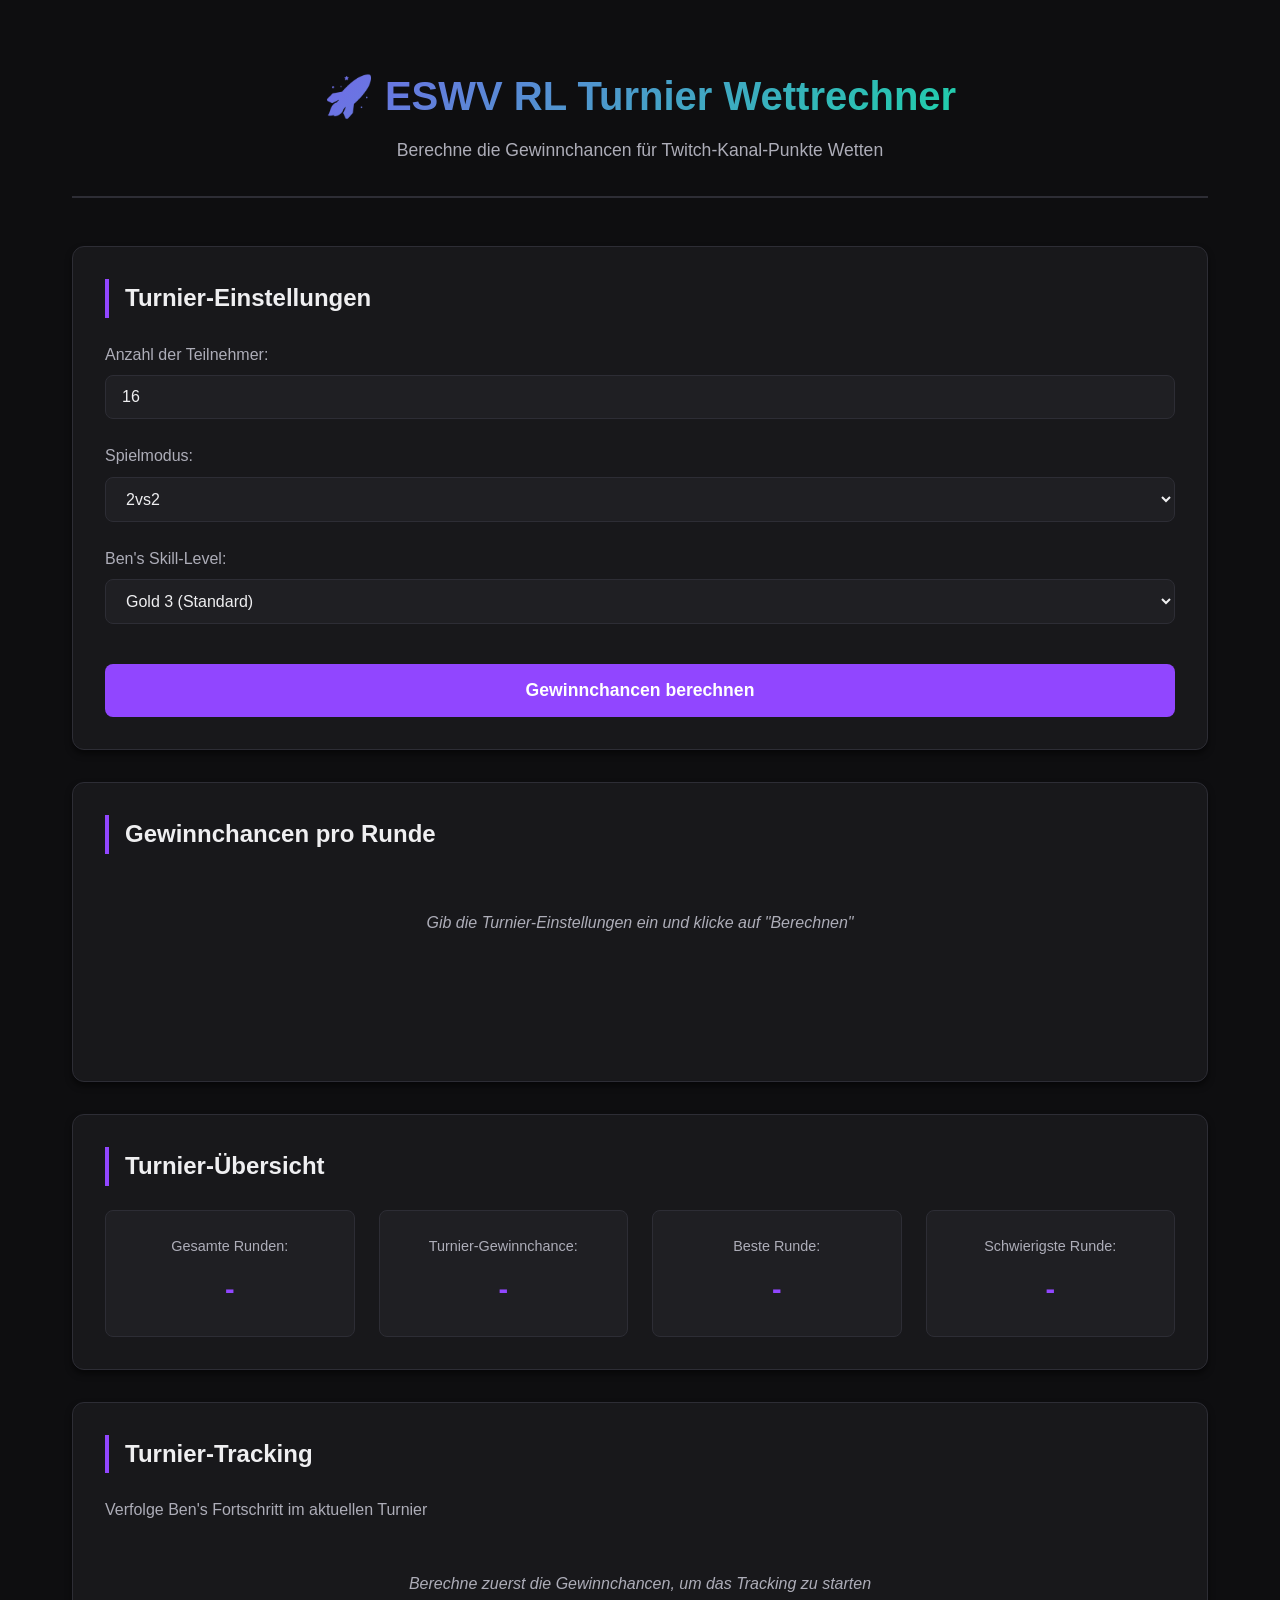
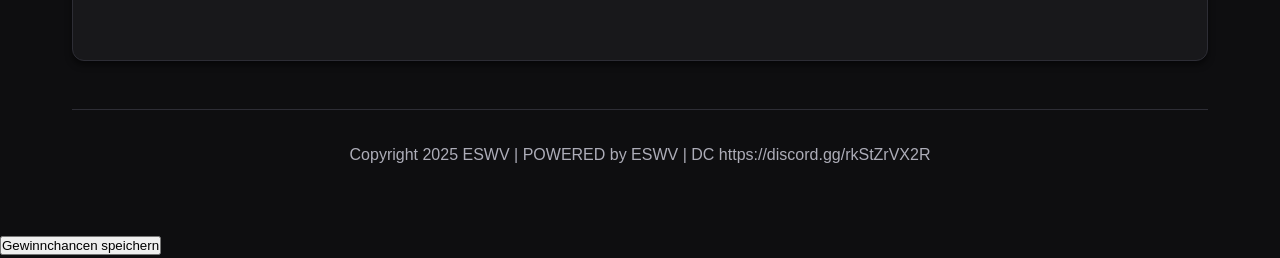
==== commit 6736b544: "Update index.html" ====
--- a/index.html
+++ b/index.html
@@ -89,7 +89,7 @@
         </div>
 
         <footer>
-            <p>Copyright 2025 ESWV | POWERED by ESWV | DC-SERVER: https://discord.gg/rkStZrVX2R</p>
+            <p>Copyright 2025 ESWV | POWERED by ESWV | DC https://discord.gg/rkStZrVX2R</p>
         </footer>
     </div>
 
